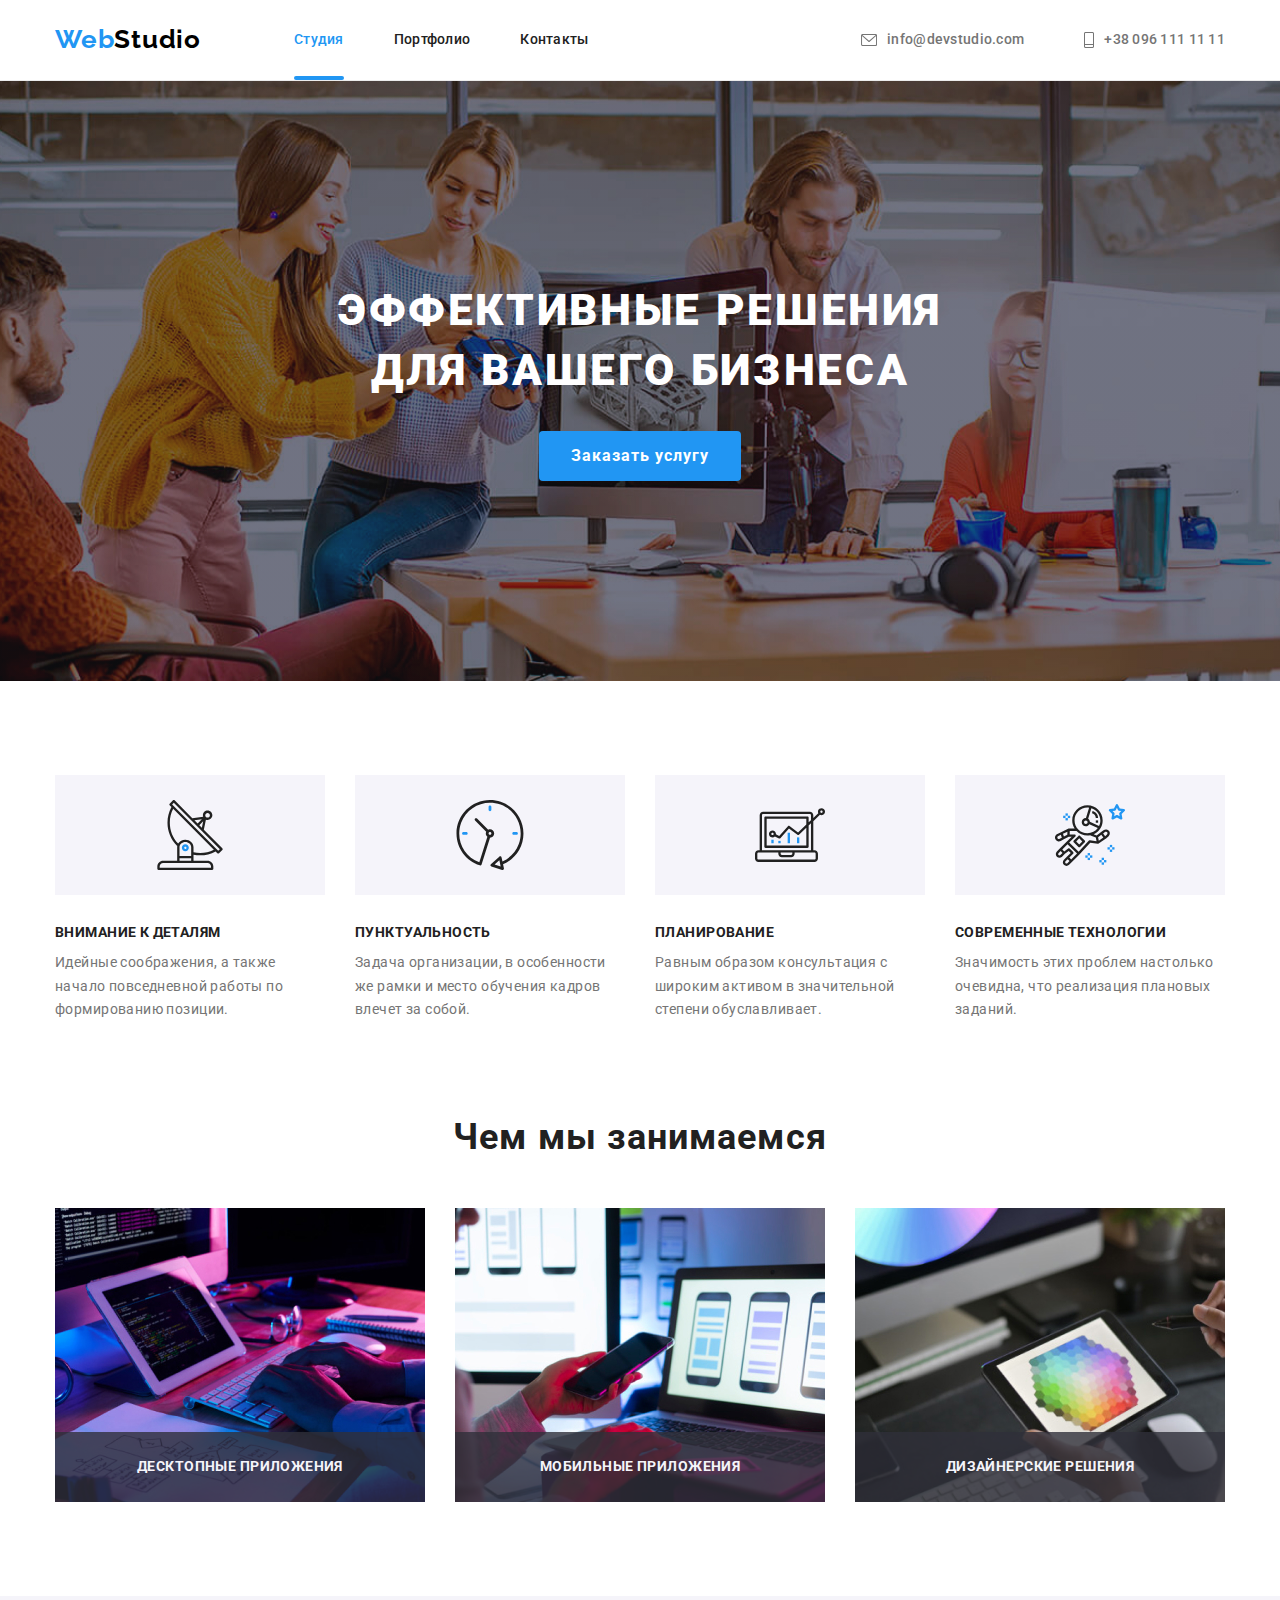
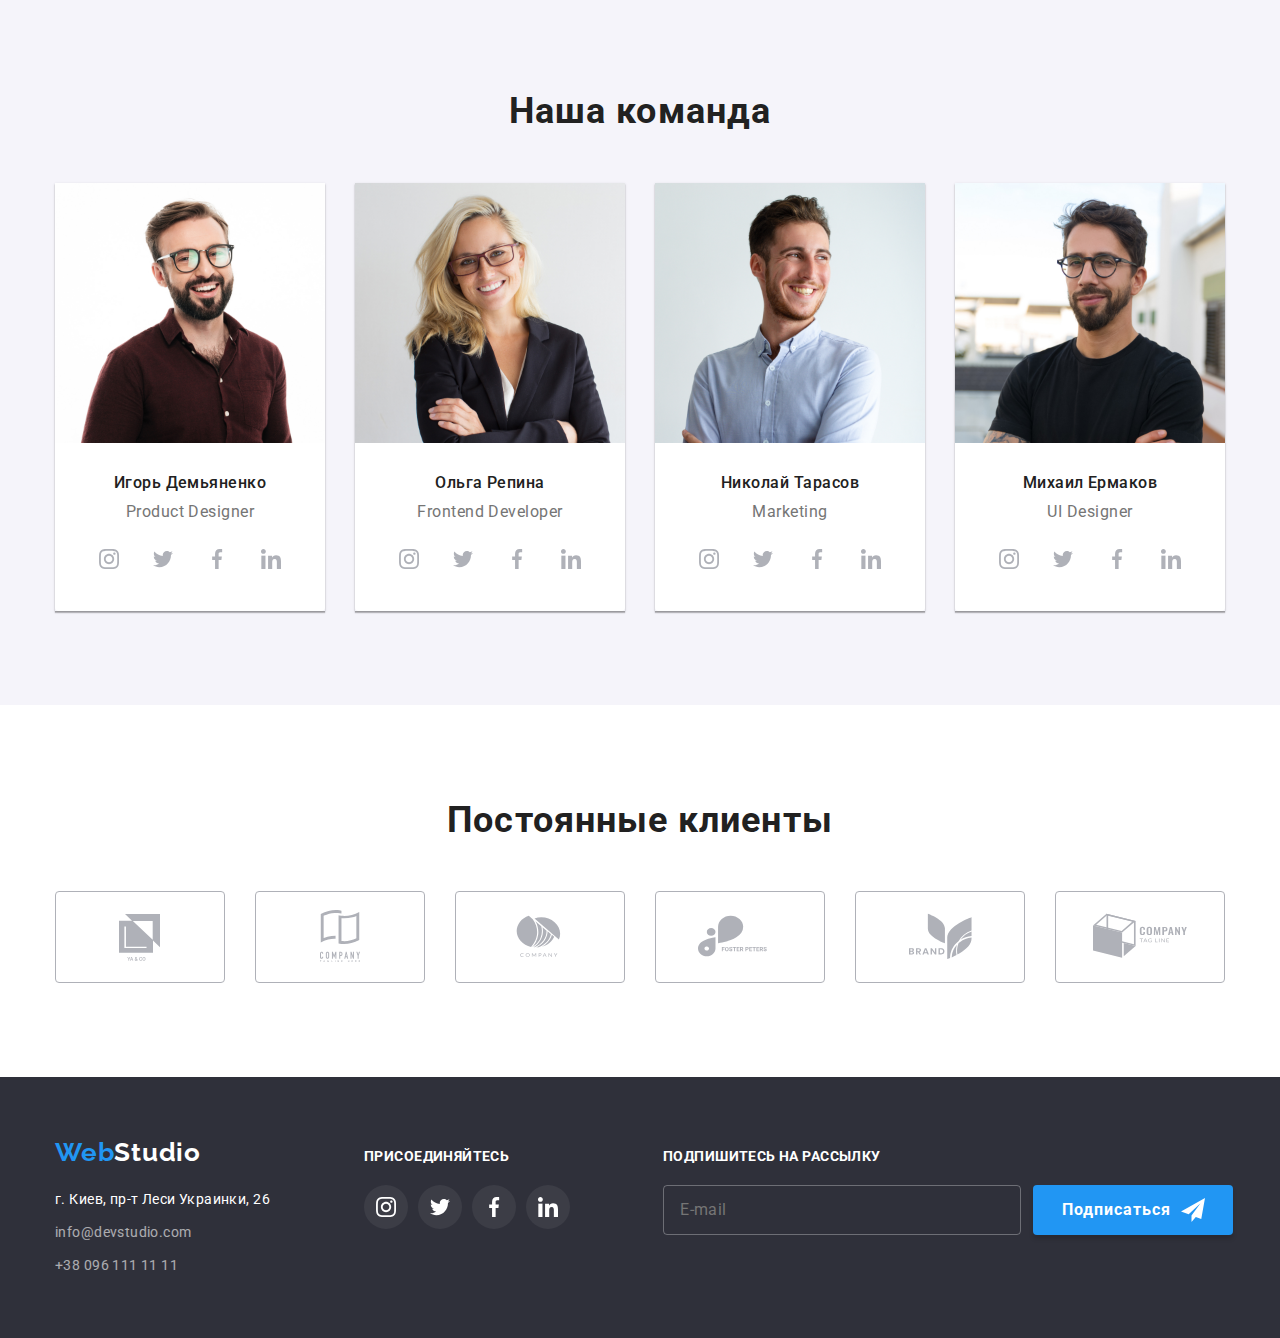
==== index.html @ 4da1838c "Добавляет репозиторий для ДЗ №7" ====
<!DOCTYPE html>
<html lang="ru">
  <head>
    <meta charset="UTF-8" />
    <meta http-equiv="X-UA-Compatible" content="IE=edge" />
    <meta name="viewport" content="width=device-width, initial-scale=1.0" />
    <title>Студия</title>
    <link rel="preconnect" href="https://fonts.googleapis.com" />
    <link rel="preconnect" href="https://fonts.gstatic.com" crossorigin />
    <link
      href="https://fonts.googleapis.com/css2?family=Raleway:wght@700&family=Roboto:wght@400;500;700;900&display=swap"
      rel="stylesheet"
    />
    <link
      rel="stylesheet"
      href="https://cdnjs.cloudflare.com/ajax/libs/modern-normalize/1.1.0/modern-normalize.min.css"
    />
    <link rel="stylesheet" href="./css/styles.css" />
  </head>
  <body>
    <!--Шапка-->
    <header class="head-border">
      <div class="container">
        <div class="header">
          <!--Навигация на странице-->
          <nav class="navigation">
            <a class="logo" href="./index.html"><span>Web</span>Studio</a>

            <ul class="nav-list">
              <li><a class="nav-item active" href="./index.html">Студия</a></li>
              <li><a class="nav-item" href="./portfolio.html">Портфолио</a></li>
              <li><a class="nav-item" href="">Контакты</a></li>
            </ul>
          </nav>

          <!--Контакты-->
          <ul class="contacts">
            <li>
              <a class="link" href="mailto:info@devstudio.com"
                ><svg class="icon-contact" width="16" height="12">
                  <use href="./images/icons.svg#icon-envelope"></use></svg>info@devstudio.com</a>
            </li>
            <li>
              <a class="link" href="tel:380961111111"
                ><svg class="icon-contact" width="10" height="16">
                  <use href="./images/icons.svg#icon-Vector"></use></svg>+38 096 111 11 11</a>
            </li>
          </ul>
        </div>
      </div>
    </header>

    <main>
      <!--Герой-->

      <section class="hero">
        <div class="container">
          <h1 class="hero-title">Эффективные решения для вашего бизнеса</h1>
          <button data-modal-open class="hero-button" type="button">Заказать услугу</button>
          <div data-modal class="backdrop is-hidden">
            <div class="modal">
              <button data-modal-close class="close-button" type="button">
                <svg width="30" height="30">
                  <use href="./images/close.svg#icon-close"></use>
                </svg>
              </button>

              <form class="form">
                <p class="form-title">Оставьте свои данные, мы вам перезвоним</p>
                <div role="group">
                  <div class="form-group">
                    <label class="form-lable" for="name">Имя
                    </label>
                    <div class="form-input-wrapper">
                      <input class="form-input" type="text" name="user-name" id="name"/>
                      <svg class="form-input-icon" width="18" height="18">
                        <use href="./images/icons.svg#icon-modal_person">
                        </use>
                      </svg>
                    </div>
                    
                  </div>

                  <div class="form-group">
                    <label class="form-lable" for="tel">Телефон
                    </label>
                    <div class="form-input-wrapper">
                      <input class="form-input" type="tel" name="tel" id="tel"/>
                      <svg class="form-input-icon" width="18" height="18">
                        <use href="./images/icons.svg#icon-modal_phone">
                        </use>
                      </svg>
                    </div>
                      
                  </div>
                  
                  <div class="form-group">
                    <label class="form-lable" for="email">Почта
                    </label>
                    <div class="form-input-wrapper">
                      <input class="form-input" type="email" name="mail" id="email"/>
                      <svg class="form-input-icon" width="18" height="18">
                        <use href="./images/icons.svg#icon-modal_email">
                        </use>
                      </svg>
                    </div>
                  </div>

                  <div class="form-group">
                    <label class="form-lable" for="feedback">Комментарий</label>
                    <textarea class="form-input textarea" name="feedback" id="feedback" rows="5" placeholder="Введите текст"></textarea>
                  </div>
                  
                  <div class="form-agreement">
                    
                    <label class="form-agreement-text" for="mailing">
                      <input class="form-agreement-input" type="checkbox" name="agreement" value="agree" id="mailing"/>
                      
                      <svg class="form-input-icon-check" width="16" height="15">
                          <use href="./images/icons.svg#icon-modal_check">
                          </use>
                      </svg>
                      <svg class="form-input-icon-check-none" width="16" height="15">
                          <use href="./images/icons.svg#icon-modal_check_none">
                          </use>
                      </svg>
                      
                      Соглашаюсь с рассылкой и принимаю <a class="agreement-link" href="">Условия договора</a>
                    </label>
                  </div>

                </div>
                <button class="form-button" type="submit">Отправить</button>
              </form>

            </div>
          </div>
        </div>
      </section>

      <!--Преимущества-->
      <section class="advantage">
        <div class="container">
          <!--Заголовок, который должен быть в контексте, но будет скрыт в CSS-->
          <h2 class="advantage-title visually-hidden">Преимущества компании</h2>
          <!--Заголовок, который должен быть в контексте, но будет скрыт в CSS-->

          <ul class="advantage-list">
            <li>
              <div class="advantage-description">
                <div class="advantage-icon-wrapper">
                  <svg class="advantage-icon" width="70" height="70">
                    <use href="./images/icons.svg#icon-antenna"></use>
                  </svg>
                </div>
                <h3 class="advantage-points">Внимание к деталям</h3>
                <p class="advantage-items">
                  Идейные соображения, а также начало повседневной работы по
                  формированию позиции.
                </p>
              </div>
            </li>
            <li>
              <div class="advantage-description">
                <div class="advantage-icon-wrapper">
                  <svg class="advantage-icon" width="70" height="70">
                    <use href="./images/icons.svg#icon-clock"></use>
                  </svg>
                </div>
                <h3 class="advantage-points">Пунктуальность</h3>
                <p class="advantage-items">
                  Задача организации, в особенности же рамки и место обучения
                  кадров влечет за собой.
                </p>
              </div>
            </li>
            <li>
              <div class="advantage-description">
                <div class="advantage-icon-wrapper">
                  <svg class="advantage-icon" width="70" height="70">
                    <use href="./images/icons.svg#icon-diagram"></use>
                  </svg>
                </div>
                <h3 class="advantage-points">Планирование</h3>
                <p class="advantage-items">
                  Равным образом консультация с широким активом в значительной
                  степени обуславливает.
                </p>
              </div>
            </li>
            <li>
              <div class="advantage-description">
                <div class="advantage-icon-wrapper">
                  <svg class="advantage-icon" width="70" height="70">
                    <use href="./images/icons.svg#icon-astronaut"></use>
                  </svg>
                </div>
                <h3 class="advantage-points">Современные технологии</h3>
                <p class="advantage-items">
                  Значимость этих проблем настолько очевидна, что реализация
                  плановых заданий.
                </p>
              </div>
            </li>
          </ul>
        </div>
      </section>

      <!--Чем занимаемся-->

      <section class="business">
        <div class="container">
          <h2 class="business-title">Чем мы занимаемся</h2>
          <ul class="busines-list">
            <li class="busines-item">
              <img
                src="./images/box1.jpg"
                alt="На столе стоит планшет, а также лежит альбомный лист со схемой и клавиатура, на которой человек набирает текст"
                width="370"
              />
              <h3 class="image-title">Десктопные приложения</h3>
            </li>
            <li class="busines-item">
              <img
                src="./images/box2.jpg"
                alt="На столе стоит ноутбук на котором макеты дизайна для мобильного приложения. Перед ноутбуком сидит человек и держит мобильный телефон в рук"
                width="370"
              />
              <h3 class="image-title">Мобильные приложения</h3>
            </li>
            <li class="busines-item">
              <img
                src="./images/box3.jpg"
                alt="На фоне рабочего стола, в руке держат планшет с цветовой схемой"
                width="370"
              />
              <h3 class="image-title">Дизайнерские решения</h3>
            </li>
          </ul>
        </div>
      </section>

      <!--Команда-->
      <section class="team">
        <div class="container">
          <h2 class="team-title">Наша команда</h2>
          <ul class="team-list">
            <li class="team-card">
              <img
                src="./images/slider1.jpg"
                alt="Фото сотрудника"
                width="270"
                height="260"
              />
              <div class="team-description">
                <h3 class="team-member">Игорь Демьяненко</h3>
                <p class="team-duty">Product Designer</p>
                <ul class="soc-list">
                  <li class="soc-item">
                    <a class="soc-link" href=""
                      ><svg class="icon" width="20" height="20">
                        <use href="./images/icons.svg#icon-instagram2"></use>
                      </svg>
                    </a>
                  </li>
                  <li class="soc-item">
                    <a class="soc-link" href=""
                      ><svg class="icon" width="20" height="20">
                        <use href="./images/icons.svg#icon-twitter2"></use>
                      </svg>
                    </a>
                  </li>
                  <li class="soc-item">
                    <a class="soc-link" href=""
                      ><svg class="icon" width="20" height="20">
                        <use href="./images/icons.svg#icon-facebook2"></use>
                      </svg>
                    </a>
                  </li>
                  <li class="soc-item">
                    <a class="soc-link" href=""
                      ><svg class="icon" width="20" height="20">
                        <use href="./images/icons.svg#icon-linkedin2"></use>
                      </svg>
                    </a>
                  </li>
                </ul>
              </div>
            </li>
            <li class="team-card">
              <img
                src="./images/slider2.jpg"
                alt="Фото сотрудника"
                width="270"
                height="260"
              />
              <div class="team-description">
                <h3 class="team-member">Ольга Репина</h3>
                <p class="team-duty">Frontend Developer</p>
                <ul class="soc-list">
                  <li class="soc-item">
                    <a class="soc-link" href=""
                      ><svg class="icon" width="20" height="20">
                        <use href="./images/icons.svg#icon-instagram2"></use>
                      </svg>
                    </a>
                  </li>
                  <li class="soc-item">
                    <a class="soc-link" href=""
                      ><svg class="icon" width="20" height="20">
                        <use href="./images/icons.svg#icon-twitter2"></use>
                      </svg>
                    </a>
                  </li>
                  <li class="soc-item">
                    <a class="soc-link" href=""
                      ><svg class="icon" width="20" height="20">
                        <use href="./images/icons.svg#icon-facebook2"></use>
                      </svg>
                    </a>
                  </li>
                  <li class="soc-item">
                    <a class="soc-link" href=""
                      ><svg class="icon" width="20" height="20">
                        <use href="./images/icons.svg#icon-linkedin2"></use>
                      </svg>
                    </a>
                  </li>
                </ul>
              </div>
            </li>
            <li class="team-card">
              <img
                src="./images/slider3.jpg"
                alt="Фото сотрудника"
                width="270"
                height="260"
              />
              <div class="team-description">
                <h3 class="team-member">Николай Тарасов</h3>
                <p class="team-duty">Marketing</p>
                <ul class="soc-list">
                  <li class="soc-item">
                    <a class="soc-link" href=""
                      ><svg class="icon" width="20" height="20">
                        <use href="./images/icons.svg#icon-instagram2"></use>
                      </svg>
                    </a>
                  </li>
                  <li class="soc-item">
                    <a class="soc-link" href=""
                      ><svg class="icon" width="20" height="20">
                        <use href="./images/icons.svg#icon-twitter2"></use>
                      </svg>
                    </a>
                  </li>
                  <li class="soc-item">
                    <a class="soc-link" href=""
                      ><svg class="icon" width="20" height="20">
                        <use href="./images/icons.svg#icon-facebook2"></use>
                      </svg>
                    </a>
                  </li>
                  <li class="soc-item">
                    <a class="soc-link" href=""
                      ><svg class="icon" width="20" height="20">
                        <use href="./images/icons.svg#icon-linkedin2"></use>
                      </svg>
                    </a>
                  </li>
                </ul>
              </div>
            </li>
            <li class="team-card">
              <img
                src="./images/slider4.jpg"
                alt="Фото сотрудника"
                width="270"
                height="260"
              />
              <div class="team-description">
                <h3 class="team-member">Михаил Ермаков</h3>
                <p class="team-duty">UI Designer</p>
                <ul class="soc-list">
                  <li class="soc-item">
                    <a class="soc-link" href=""
                      ><svg class="icon" width="20" height="20">
                        <use href="./images/icons.svg#icon-instagram2"></use>
                      </svg>
                    </a>
                  </li>
                  <li class="soc-item">
                    <a class="soc-link" href=""
                      ><svg class="icon" width="20" height="20">
                        <use href="./images/icons.svg#icon-twitter2"></use>
                      </svg>
                    </a>
                  </li>
                  <li class="soc-item">
                    <a class="soc-link" href=""
                      ><svg class="icon" width="20" height="20">
                        <use href="./images/icons.svg#icon-facebook2"></use>
                      </svg>
                    </a>
                  </li>
                  <li class="soc-item">
                    <a class="soc-link" href=""
                      ><svg class="icon" width="20" height="20">
                        <use href="./images/icons.svg#icon-linkedin2"></use>
                      </svg>
                    </a>
                  </li>
                </ul>
              </div>
            </li>
          </ul>
        </div>
      </section>

      <!-- Клиенты -->

      <section class="clients">
        <div class="container">
          <h2 class="client-title">Постоянные клиенты</h2>
          <ul class="client-list">
            <li class="client-item">
              <a class="client-link" href=""
                ><svg class="client-icon" width="106" height="60">
                  <use href="./images/icons.svg#icon-group"></use>
                </svg>
              </a>
            </li>
            <li>
              <a class="client-link" href=""
                ><svg class="client-icon" width="106" height="60">
                  <use href="./images/icons.svg#icon-group2"></use>
                </svg>
              </a>
            </li>
            <li>
              <a class="client-link" href=""
                ><svg class="client-icon" width="106" height="60">
                  <use href="./images/icons.svg#icon-group3"></use>
                </svg>
              </a>
            </li>
            <li>
              <a class="client-link" href=""
                ><svg class="client-icon" width="106" height="60">
                  <use href="./images/icons.svg#icon-group4"></use>
                </svg>
              </a>
            </li>
            <li>
              <a class="client-link" href=""
                ><svg class="client-icon" width="106" height="60">
                  <use href="./images/icons.svg#icon-group5"></use>
                </svg>
              </a>
            </li>
            <li>
              <a class="client-link" href=""
                ><svg class="client-icon" width="106" height="60">
                  <use href="./images/icons.svg#icon-group6"></use>
                </svg>
              </a>
            </li>
          </ul>
        </div>
      </section>
    </main>

    <!--Подвал-->

    <footer class="footer">
      <div class="container footer-box">
        <div class="address">
          <a class="logo footer-logo" href="./index.html"
            ><span>Web</span>Studio</a
          >
          <address>
            <ul class="footer-list">
              <li>
                <a
                  class="footer-address"
                  href="https://goo.gl/maps/LVqfHqfzvZJYVTbu8"
                  target="_blank"
                  >г. Киев, пр-т Леси Украинки, 26</a
                >
              </li>
              <li>
                <a class="footer-contact mail" href="mailto:info@devstudio.com"
                  >info@devstudio.com</a
                >
              </li>
              <li>
                <a class="footer-contact tel" href="tel:380961111111"
                  >+38 096 111 11 11</a
                >
              </li>
            </ul>
          </address>
        </div>

        <div class="join">
          <h3 class="join-text">присоединяйтесь</h3>

          <ul class="soc-list soc-list-footer">
            <li class="soc-item soc-item-footer">
              <a class="soc-link soc-link-footer" href=""
                ><svg class="icon" width="20" height="20">
                  <use href="./images/icons.svg#icon-instagram2"></use>
                </svg>
              </a>
            </li>
            <li class="soc-item soc-item-footer">
              <a class="soc-link soc-link-footer" href=""
                ><svg class="icon" width="20" height="20">
                  <use href="./images/icons.svg#icon-twitter2"></use>
                </svg>
              </a>
            </li>
            <li class="soc-item soc-item-footer">
              <a class="soc-link soc-link-footer" href=""
                ><svg class="icon" width="20" height="20">
                  <use href="./images/icons.svg#icon-facebook2"></use>
                </svg>
              </a>
            </li>
            <li class="soc-item soc-item-footer">
              <a class="soc-link soc-link-footer" href="">
                <svg class="icon" width="20" height="20">
                  <use href="./images/icons.svg#icon-linkedin2"></use>
                </svg>
              </a>
            </li>
          </ul>
        </div>

        <div>
          <h3 class="subscribe-text">Подпишитесь на рассылку</h3>
          <form class="subscribe-form" name="signup_form" autocomplete="off" novalidate>

              <input class="subscribe-input" type="email" name="email" placeholder="E-mail"/>

            <button class="subscribe-button" type="submit">Подписаться
              <svg class="subscribe-icon" width="24" height="24">
                  <use href="./images/icons.svg#icon-icon_send"></use>
                </svg>
            </button>
          </form>
        </div>
      </div>
    </footer>
    <script src="./js/modal.js"></script>
  </body>
</html>
---- css/styles.css ----
:root {
  --text-color-main: #212121;
  --text-color-second: #757575;
  --text-color-white: #ffffff;
  --text-color-black: #000000;

  --color-blue: #2196f3;

  --bg-color-grey: #f5f4fa;
  --bg-color-white: #ffffff;
  --bg-color-dark: #2f303a;

  --icon-color: #afb1b8;

  --animation: 750ms linear
}

*,
*::before,
*::after {
  box-sizing: border-box;
}

body {
  color: var(--text-color-main);
  background-color: var(--bg-color-white);
  font-family: Roboto, sans-serif;
}

ul {
  list-style: none;
  margin: 0;
  padding: 0;
}

a {
  text-decoration: none;
}

h1,
h2,
h3,
h4,
h5,
h6,
p {
  margin: 0;
}

img {
  display: block;
}
.head-border {
  border-bottom: 1px solid #ececec;
}
.container {
  width: 1200px;
  padding: 0 15px;
  margin: 0 auto;
  /* outline: 1px solid tomato; */
}
.header {
  display: flex;
  align-items: center;
  justify-content: space-between;
}

.navigation {
  display: flex;
}

.logo {
  font-family: Raleway, sans-serif;
  font-size: 26px;
  font-weight: 700;
  letter-spacing: 0.03em;
  color: var(--text-color-black);
  line-height: 1.19;
  padding: 24px 0 25px;
  margin-right: 93px;
}

.logo span {
  color: var(--color-blue);
}

.nav-list {
  display: flex;
  justify-content: center;
  align-items: center;
}

.nav-item {
  font-size: 14px;
  font-weight: 500;
  color: var(--text-color-main);
  letter-spacing: 0.02em;
  line-height: 1.14;
  transition: color 250ms cubic-bezier(0.4, 0, 0.2, 1);

  padding: 32px 0;
  margin-right: 50px;
  display: block;
}

.nav-list li:last-child .nav-item {
  margin-right: 0;
}

.nav-item:hover,
.nav-item:focus,
.nav-item.active {
  color: var(--color-blue);
  outline: none;
}

.nav-item.active{
  position: relative;
} 

.nav-item.active::after{
  content: "";
  position: absolute;
  display: block;

  left: 0;
  bottom: 0;
  
  width: 100%;
  height: 4px;
  border-radius: 2px;
  background-color: var(--color-blue);
} 

.contacts {
  display: flex;
  align-items: center;
}
/* .contacts li + li {
  margin-left: 50px; 
 } */

.contacts li:first-child {
  margin-right: 50px;
}

.link {
  font-size: 14px;
  font-weight: 500;
  color: var(--text-color-second);
  letter-spacing: 0.02em;
  line-height: 1.14;
  display: flex;
  align-items: center;
  transition: color 250ms cubic-bezier(0.4, 0, 0.2, 1);
}

.link:hover,
.link:focus {
  color: var(--color-blue);
  outline: none;
}
.icon-contact {
  margin: 10px;
  fill: #757575;
  transition: fill 250ms cubic-bezier(0.4, 0, 0.2, 1);
}

.link:hover .icon-contact,
.link:focus .icon-contact{
  fill: var(--color-blue);
}

/* Герой */

.hero {
  background: var(--bg-color-dark);
  text-align: center;
  padding: 200px 0;
  background-image: linear-gradient(to right, #2f303a40, #2f303a40),
    url("./../images/bg_hero.jpg");
  max-width: 1600px;
  margin-left: auto;
  margin-right: auto;
  background-position: center;
  background-repeat: no-repeat;
  background-size: cover;
}

.hero-title {
  font-size: 44px;
  font-weight: 900;
  text-transform: uppercase;
  width: 696px;
  margin: 0 auto;

  color: var(--text-color-white);
  letter-spacing: 0.06em;
  line-height: 1.36;

  /* padding-top: 200px; */
  margin-bottom: 30px;
}

.hero-button {
  display: inline-block;
  border-radius: 4px;
  padding: 10px 32px;
  min-width: 200px;

  font-size: 16px;
  font-family: inherit;
  font-weight: 700;
  text-align: center;
  cursor: pointer;
  color: var(--text-color-white);
  background: var(--color-blue);
  border: none;
  height: 50px;
  letter-spacing: 0.06em;
  line-height: 1.88;
  transition: background-color 250ms cubic-bezier(0.4, 0, 0.2, 1);
}

.hero-button:hover,
.hero-button:focus {
  background-color: #188CE8;
}

/* МОДАЛЬНОЕ ОКНО */

.backdrop {
  position: fixed;
  z-index: 1;
  top: 0;
  left: 0;
  width: 100%;
  height: 100%;
  background-color: rgba(0, 0, 0, 0.1);
  opacity: 1;
  visibility: visible;
  transition: opacity 750ms cubic-bezier(0.4, 0, 0.2, 1), visibility 750ms cubic-bezier(0.4, 0, 0.2, 1);
}

.backdrop.is-hidden {
  opacity: 0;
  pointer-events: none;
  visibility: hidden;
}

.modal {
  position: absolute;
  top: 50%;
  left: 50%;
  transform: translate(-50%, -50%);

  min-height: 581px;
  min-width: 528px;
  
  padding: 40px;
  background-color: var(--bg-color-white);
  border-radius: 4px;
  box-shadow: 0px 1px 3px rgba(0, 0, 0, 0.12), 0px 1px 1px rgba(0, 0, 0, 0.14), 0px 2px 1px rgba(0, 0, 0, 0.2);
}

.close-button {
  width: 30px;
  height: 30px;
  border: none;
  background-color: transparent;
  padding: 0;
  position: absolute;
  right: 14px;
  top: 14px;
  cursor: pointer;
}

.close-button svg {
  fill: rgba(0, 0, 0, 0.1);
}
/* 
.close-button svg:hover,
.close-button svg:focus {
  fill: var(--color-blue);
} */

.form {
/* outline: 1px solid tomato; */
width: 448px;
margin-left: auto;
margin-right: auto;
}

.form-title {
width: 100%;
font-weight: 700;
font-size: 20px;
line-height: 1.15;
text-align: center;
letter-spacing: 0.03em;

color: var(--text-color-main);
margin-bottom: 12px;
}

.form-group {
  /* outline: 1px solid turquoise; */
  margin-bottom: 10px;
  display: flex;
  flex-direction: column;
}
.form .form-group:nth-child(4){
  margin-bottom: 20px;
}

.form-lable {
  font-size: 12px;
  line-height: 1.17;
  letter-spacing: 0.01em;
  color: var(--text-color-second);
  margin-bottom: 4px;
  text-align: start;
}

.form-input-wrapper {
 position: relative;
}

.form-input {
  width: 100%;
  height: 40px;
  padding-top: 11px;
  padding-bottom: 11px;
  padding-left: 42px;
  font-size: 12px;
  line-height: 1.17;
  letter-spacing: 0.01em;
  border: 1px solid rgba(33, 33, 33, 0.2);
  border-radius: 4px;
  cursor: pointer;
  transition: border 250ms cubic-bezier(0.4, 0, 0.2, 1);
}

.form-input:hover,
.form-input:focus {
  outline: none;
  border: 1px solid var(--color-blue);
}

.form-input-icon {
  position: absolute;
  left: 12px;
  bottom: 10px;
  transition: fill 250ms cubic-bezier(0.4, 0, 0.2, 1);
}

.form-input:hover + .form-input-icon,
.form-input:focus + .form-input-icon {
  fill: var(--color-blue);
}

.form-input.textarea {
  padding: 12px 16px;
  resize: none;
  height: 120px;
}

.form-input.textarea::placeholder {
  font-family: Roboto, sans-serif;
  color: rgba(117, 117, 117, 0.5);
  font-size: 12px;
  line-height: 1.17;
  letter-spacing: 0.01em;
}

.form-agreement{
  position: relative;
  display: flex;
  align-items: center;
  padding-left: 35px;
  margin-bottom: 30px;
  /* outline: 1px solid tomato; */
}
.form-input-icon-check-none {
  position: absolute;
  top: 4px;
  left: 9px;
}

.form-input-icon-check{
  position: absolute;
  top: 4px;
  left: 9px;
  visibility: hidden;
}

.form-agreement-input{
  margin-right: 8px;
  position: absolute;
  width: 1px;
  height: 1px;
  margin: -1px;
  border: 0;
  padding: 0;
  white-space: nowrap;
  clip-path: inset(100%);
  clip: rect(0 0 0 0);
  overflow: hidden;
}

.form-agreement-input:checked + .form-input-icon-check {
  fill: var(--color-blue);
  visibility: visible;
}
.form-agreement-input:checked + .form-input-icon-check + .form-input-icon-check-none{
  fill: var(--color-blue);
  visibility: hidden;
}

.form-agreement-text {
  font-size: 14px;
  line-height: 1.71;
  letter-spacing: 0.03em;
  color: var(--text-color-second);
}

.agreement-link {
  color: var(--color-blue);
  text-decoration: underline;
}

.form-button {
  display: inline-block;
  border-radius: 4px;
  padding: 10px 55px 10px 56px;
  min-width: 200px;
  height: 50px;

  font-size: 16px;
  font-family: inherit;
  font-weight: 700;
  text-align: center;
  cursor: pointer;
  color: var(--text-color-white);
  background: var(--color-blue);
  border: none;
  letter-spacing: 0.06em;
  line-height: 1.88;
  box-shadow: 0px 4px 4px rgba(0, 0, 0, 0.15);
  transition: background-color 250ms cubic-bezier(0.4, 0, 0.2, 1);
}
.form-button:hover,
.form-button:focus {
  background-color: #188CE8;
}

/* Преимущества */

.advantage {
  padding-top: 94px;
  padding-bottom: 94px;
}

.visually-hidden {
  position: absolute;
  width: 1px;
  height: 1px;
  margin: -1px;
  border: 0;
  padding: 0;
  white-space: nowrap;
  clip-path: inset(100%);
  clip: rect(0 0 0 0);
  overflow: hidden;
}

.advantage-list {
  display: flex;
}

.advantage-list li {
  width: 270px;
  margin-right: 30px;
}

.advantage-list li:last-child {
  margin-right: 0;
}

.advantage-icon-wrapper {
  width: 100%;
  height: 120px;
  display: flex;
  justify-content: center;
  align-items: center;
  margin-bottom: 30px;
  background-color: var(--bg-color-grey);
}

.advantage-points {
  font-size: 14px;
  font-weight: 700;
  text-transform: uppercase;
  letter-spacing: 0.03em;
  line-height: 1.14;

  margin-bottom: 10px;
}

.advantage-items {
  color: var(--text-color-second);
  font-size: 14px;
  letter-spacing: 0.03em;
  line-height: 1.71;
}

/* Чем мы занимаемся */

.business {
  padding-bottom: 94px;
}

.business-title {
  font-size: 36px;
  font-weight: 700;
  text-align: center;
  letter-spacing: 0.03em;
  line-height: 1.17;

  margin-bottom: 50px;
}

.busines-list {
  display: flex;
}

.busines-item {
  position: relative;
  width: 370px;
  height: 294px;
  margin-right: 30px;
}

.busines-item:last-child {
  margin-right: 0;
}

.image-title {
  position: absolute;
  bottom: 0;
  
  font-weight: 700;
  font-size: 14px;
  line-height: 1.14;
  padding-top: 27px;
  text-align: center;

  letter-spacing: 0.03em;
  text-transform: uppercase;
  color: var(--bg-color-grey);
  background: rgba(47, 48, 58, 0.8);
  width: 100%;
  height: 70px;

}

/* Команда */

.team {
  background-color: var(--bg-color-grey);
  padding: 94px 0;
}

.team-title {
  font-size: 36px;
  font-weight: 700;
  text-align: center;
  letter-spacing: 0.03em;
  line-height: 1.17;
  margin-bottom: 50px;
}

.team-list {
  display: flex;
}

.team-list > li {
  margin-right: 30px;
}

.team-list > li:last-child {
  margin-right: 0;
}

.team-card {
  box-shadow: 0px 1px 3px rgba(0, 0, 0, 0.12), 0px 1px 1px rgba(0, 0, 0, 0.14),
    0px 2px 1px rgba(0, 0, 0, 0.2);
}

.team-description {
  background-color: var(--bg-color-white);
  padding: 30px 0;
  border-radius: 0px 0px 4px 4px;
  text-align: center;
}

.team-member {
  font-size: 16px;
  font-weight: 500;
  letter-spacing: 0.03em;
  line-height: 1.19;
  margin-bottom: 10px;
}

.team-duty {
  font-size: 16px;
  letter-spacing: 0.03em;
  line-height: 1.19;
  color: var(--text-color-second);
  margin-bottom: 16px;
}

.soc-list {
  display: flex;
  align-items: center;
  justify-content: center;
}

.soc-item {
  margin-right: 10px;
}

.soc-item:last-child {
  margin-right: 0;
}

.soc-link:focus,
.soc-link:hover {
  background-color: var(--color-blue);
}

.soc-link:focus .icon,
.soc-link:hover .icon {
  fill: var(--text-color-white);
}

.soc-link {
  width: 44px;
  height: 44px;
  display: flex;
  align-items: center;
  justify-content: center;
  border-radius: 50%;
  transition: background-color 250ms cubic-bezier(0.4, 0, 0.2, 1);
}

.icon {
  fill: var(--icon-color);
  transition: fill 250ms cubic-bezier(0.4, 0, 0.2, 1);
}

/* Клиенты */

.clients {
  padding: 94px 0;
}

.client-title {
  font-size: 36px;
  font-weight: 700;
  text-align: center;
  letter-spacing: 0.03em;
  line-height: 1.17;

  margin-bottom: 50px;
}

.client-list{
  display: flex;
  justify-content: space-between;
}

.client-link {
  display: flex;
  justify-content: center;
  align-items: center;
  width: 170px;
  height: 92px;
  border-radius: 4px;
  border: 1px solid var(--icon-color);
  transition: border-color 250ms cubic-bezier(0.4, 0, 0.2, 1);
}

.client-link:hover, 
.client-link:focus {
  border-color: var(--color-blue);
}
.client-link:hover .client-icon, 
.client-link:focus .client-icon{
  fill: var(--color-blue);
}

.client-icon {
  fill: var(--icon-color);
  transition: fill 250ms cubic-bezier(0.4, 0, 0.2, 1);
}

/* Футер */

.footer {
  background: var(--bg-color-dark);
  padding-top: 60px;
  padding-bottom: 60px;
}

.footer-logo {
  color: var(--text-color-white);
  display: inline-block;
  margin-bottom: 20px;
  padding: 0;
}

.footer-list li:not(:last-child) {
  margin-bottom: 9px;
}

.footer-address {
  color: var(--text-color-white);
  font-style: normal;
  font-size: 14px;
  letter-spacing: 0.03em;
  line-height: 1.71;
  display: inline-block;
  transition: color 250ms cubic-bezier(0.4, 0, 0.2, 1);
}

.footer-address:hover,
.footer-address:focus {
  color: var(--color-blue);
  outline: none;
}

.footer-contact {
  color: var(--text-color-white);
  font-style: normal;
  font-size: 14px;
  opacity: 0.6;
  letter-spacing: 0.03em;
  line-height: 1.71;
  transition: color 250ms cubic-bezier(0.4, 0, 0.2, 1);
}
.mail {
  display: inline-block;
}

.tel {
  display: inline-block;
}

.footer-contact:hover,
.footer-contact:focus {
  color: var(--color-blue);
  outline: none;
}

.join {
  margin-right: 93px;
}

.join-text {
  font-weight: 700;
  font-size: 14px;
  line-height: 1.14;
  letter-spacing: 0.03em;
  text-transform: uppercase;
  color: var(--text-color-white);

  margin-bottom: 20px;
  padding-top: 12px;
}

.soc-link-footer {
  background-color: #ffffff10;
}

.soc-link-footer .icon {
  fill: var(--text-color-white);
}

.footer-box {
  display: flex;
}

.address {
  margin-right: 70px;
}

.subscribe-text {
  font-weight: 700;
  font-size: 14px;
  line-height: 1.14;
  letter-spacing: 0.03em;
  text-transform: uppercase;
  color: var(--text-color-white);

  margin-bottom: 20px;
  padding-top: 12px;
}

.subscribe-form {
  display: flex;
}

.subscribe-input {
  display: inline-block;
  outline: none;
  width: 358px;
  height: 50px;
  border: 1px solid rgba(255, 255, 255, 0.3);
  border-radius: 4px;
  color: rgba(255, 255, 255, 0.6);
 
  letter-spacing: 0.03em;
  font-size: 16px;
  line-height: 1.25;
  background-color: transparent;
  padding-top: 15px;
  padding-bottom: 15px;
  padding-left: 16px;
  margin-right: 12px;
}

.subscribe-button {
  display: flex;
  align-items: center;
  justify-content: center;
  border-radius: 4px;
  padding: 10px 28px 10px 29px;
  min-width: 200px;
  height: 50px;
  font-size: 16px;
  font-family: inherit;
  font-weight: 700;
  text-align: center;
  cursor: pointer;
  color: var(--text-color-white);
  background: var(--color-blue);
  border: none;
  letter-spacing: 0.06em;
  line-height: 1.88;
  box-shadow: 0px 4px 4px rgba(0, 0, 0, 0.15);
  transition: background-color 250ms cubic-bezier(0.4, 0, 0.2, 1);
}

.subscribe-button:hover,
.subscribe-button:focus {
  background-color: #188CE8;
}
.subscribe-icon{
  margin-left: 10px;
}
    

/* Портфолио кнопки */

.portfolio-galery {
  padding-top: 94px;
  padding-bottom: 94px;
}

.buttons {
  display: flex;
  margin-bottom: 50px;
  justify-content: center;
}

.buttons li {
  margin-right: 8px;
}
.buttons li:last-child {
  margin-right: 0;
}

.portfolio-button {
  display: inline-block;
  border-radius: 4px;
  padding: 6px 22px;
  min-width: 73px;

  font-size: 16px;
  font-family: inherit;
  font-weight: 500;
  text-align: center;
  cursor: pointer;
  background: var(--bg-color-grey);
  border: none;
  letter-spacing: 0.03em;
  line-height: 1.62;
  transition: background-color 250ms cubic-bezier(0.4, 0, 0.2, 1),
  color 250ms cubic-bezier(0.4, 0, 0.2, 1), box-shadow 250ms cubic-bezier(0.4, 0, 0.2, 1);
}

.portfolio-button:hover,
.portfolio-button:focus {
  background: var(--color-blue);
  color: var(--bg-color-white);
  box-shadow: 0px 3px 1px rgba(0, 0, 0, 0.1), 0px 1px 2px rgba(0, 0, 0, 0.08), 0px 2px 2px rgba(0, 0, 0, 0.12);
  outline: none;
}

/* Портфолио карточки */

.card-flex {
  display: flex;
  flex-wrap: wrap;
}

.card-element {
  width: 370px;
  margin-right: 30px;
  margin-bottom: 30px;
  transition: box-shadow 250ms cubic-bezier(0.4, 0, 0.2, 1);
}

.card-element:hover,
.card-element:focus {
box-shadow: 0px 1px 1px rgba(0, 0, 0, 0.12), 0px 4px 4px rgba(0, 0, 0, 0.06), 1px 4px 6px rgba(0, 0, 0, 0.16);}

.card-element:nth-child(3n) {
  margin-right: 0;
}
.card-element:nth-last-child(-n + 3) {
  margin-bottom: 0;
}

.card-overlay {
position: relative;
overflow: hidden;
}

.card-overlay-text {
  position: absolute;
  top: 0;

  width: 100%;
  height: 100%;
  padding: 63px 24px;
  transition: transform 250ms cubic-bezier(0.4, 0, 0.2, 1);
  transform: translateY(100%);

  background-color: rgba(33, 150, 243, 0.9);
}


.card-element:hover .card-overlay-text,
.card-element:focus .card-overlay-text {
  transform: translateY(0);
}   

.card-overlay-description {
  font-size: 18px;
  line-height: 1.55;
  letter-spacing: 0.03em;
  color: #FFFFFF;
}

.portfolio-description {
  padding: 20px 24px;
  background-color: var(--bg-color-white);
  border: 1px solid #eeeeee;
  border-top: none;
}

.portfolio-title {
  font-size: 18px;
  font-weight: 700;
  letter-spacing: 0.06em;
  line-height: 2;
  margin-bottom: 4px;
}

.portfolio-subtitle {
  font-size: 16px;
  letter-spacing: 0.03em;
  line-height: 1.88;
  color: var(--text-color-second);
}
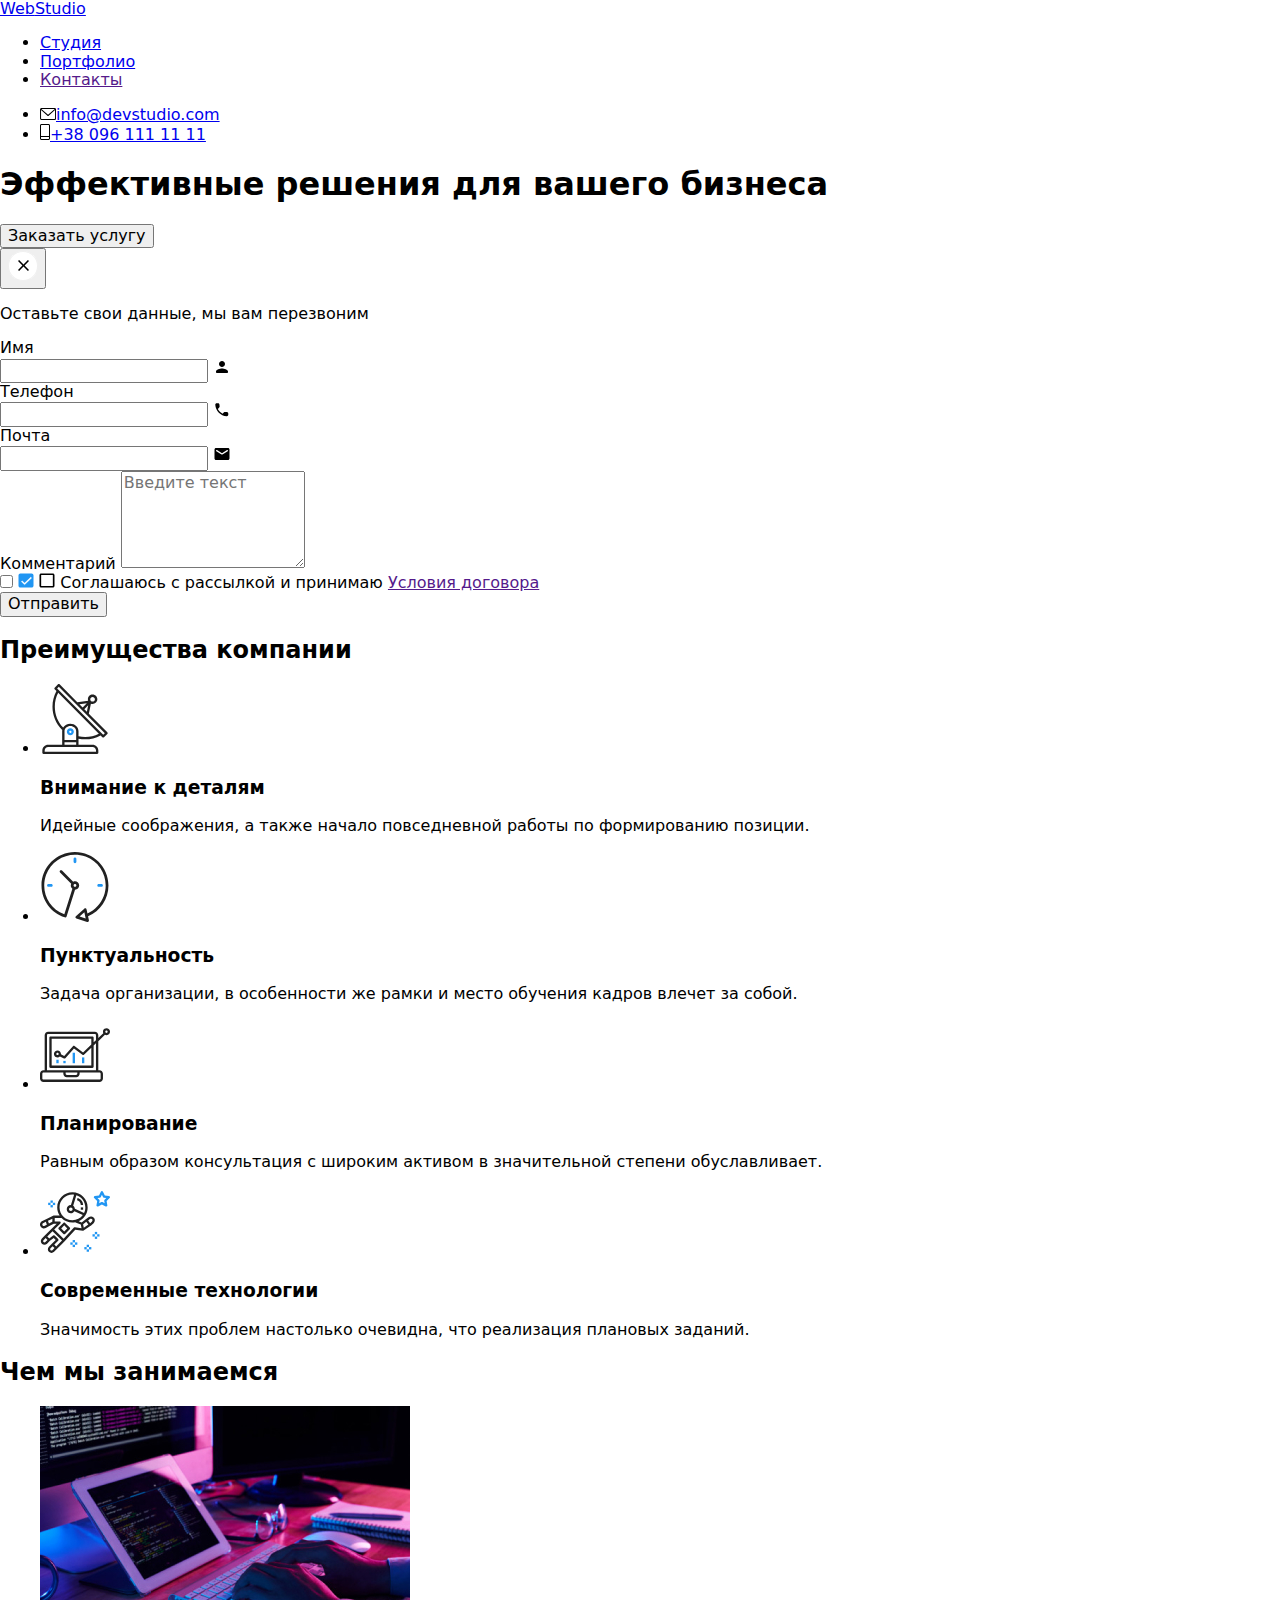
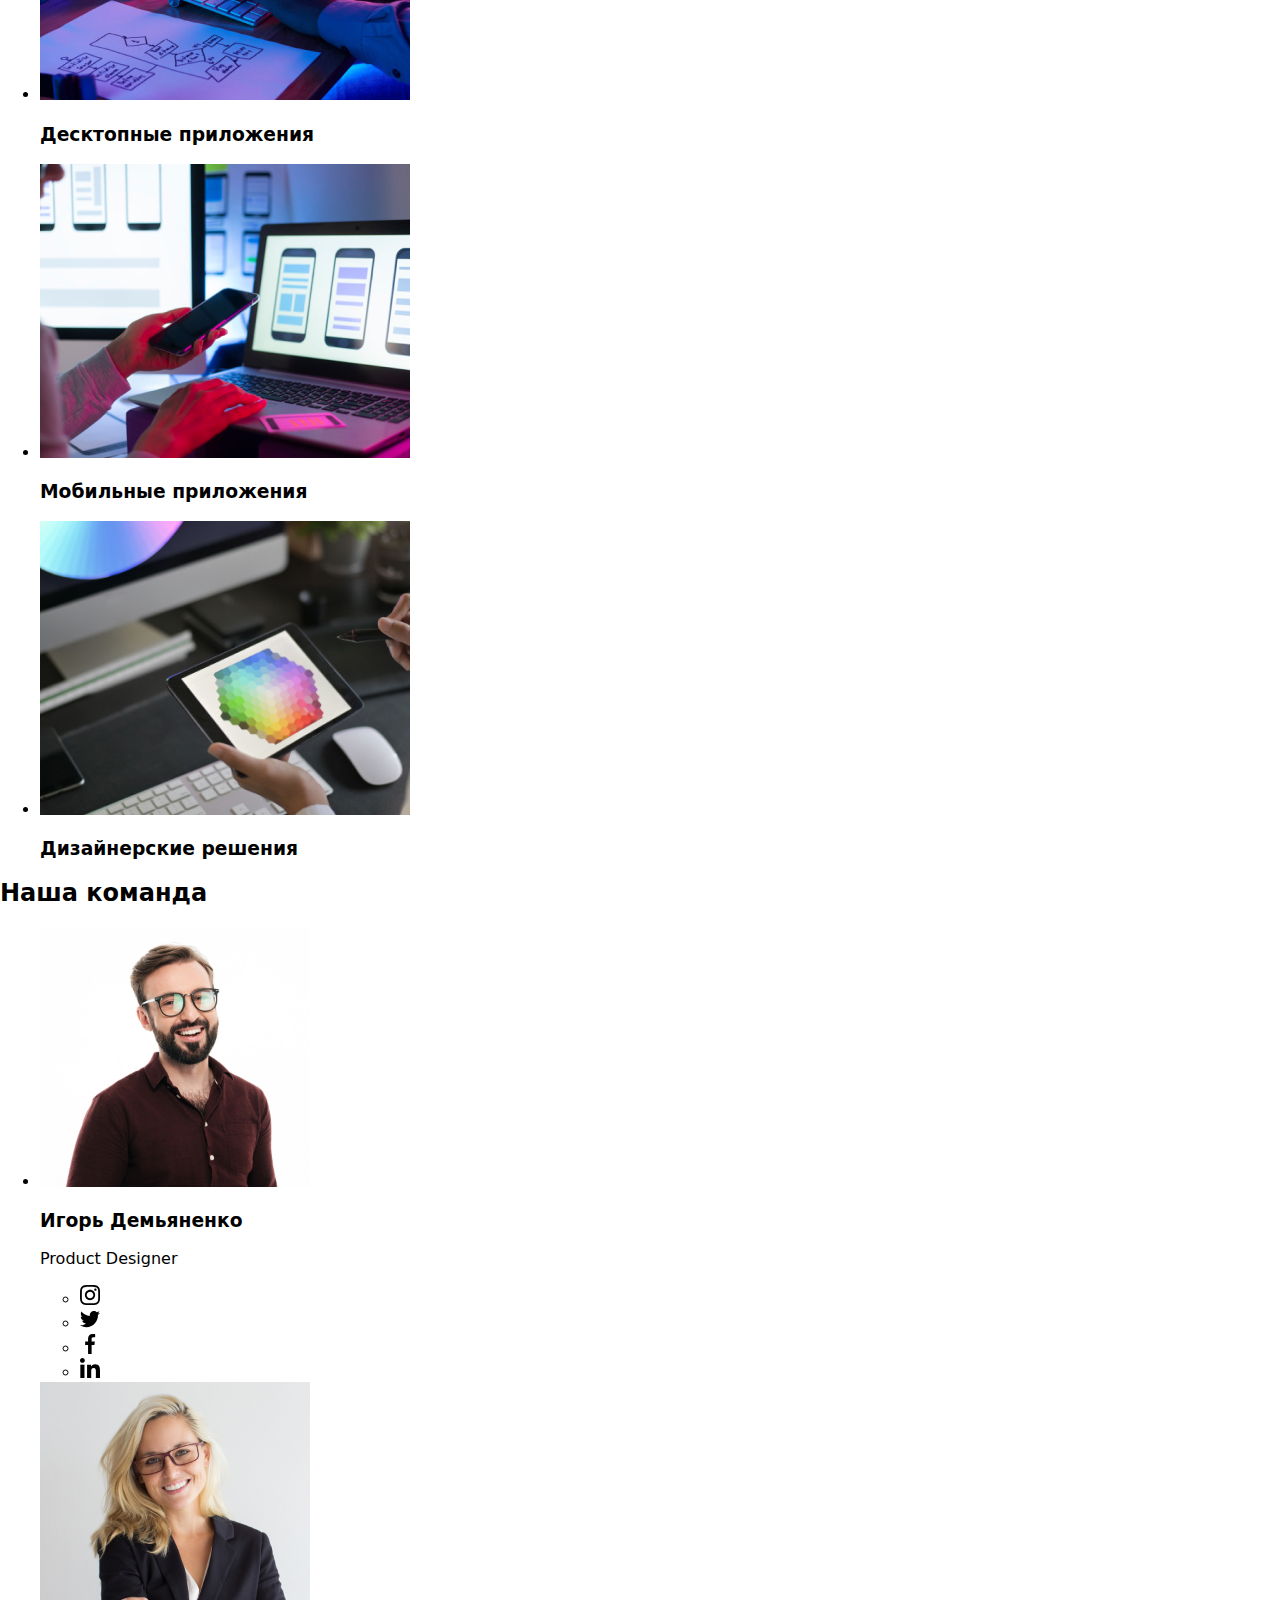
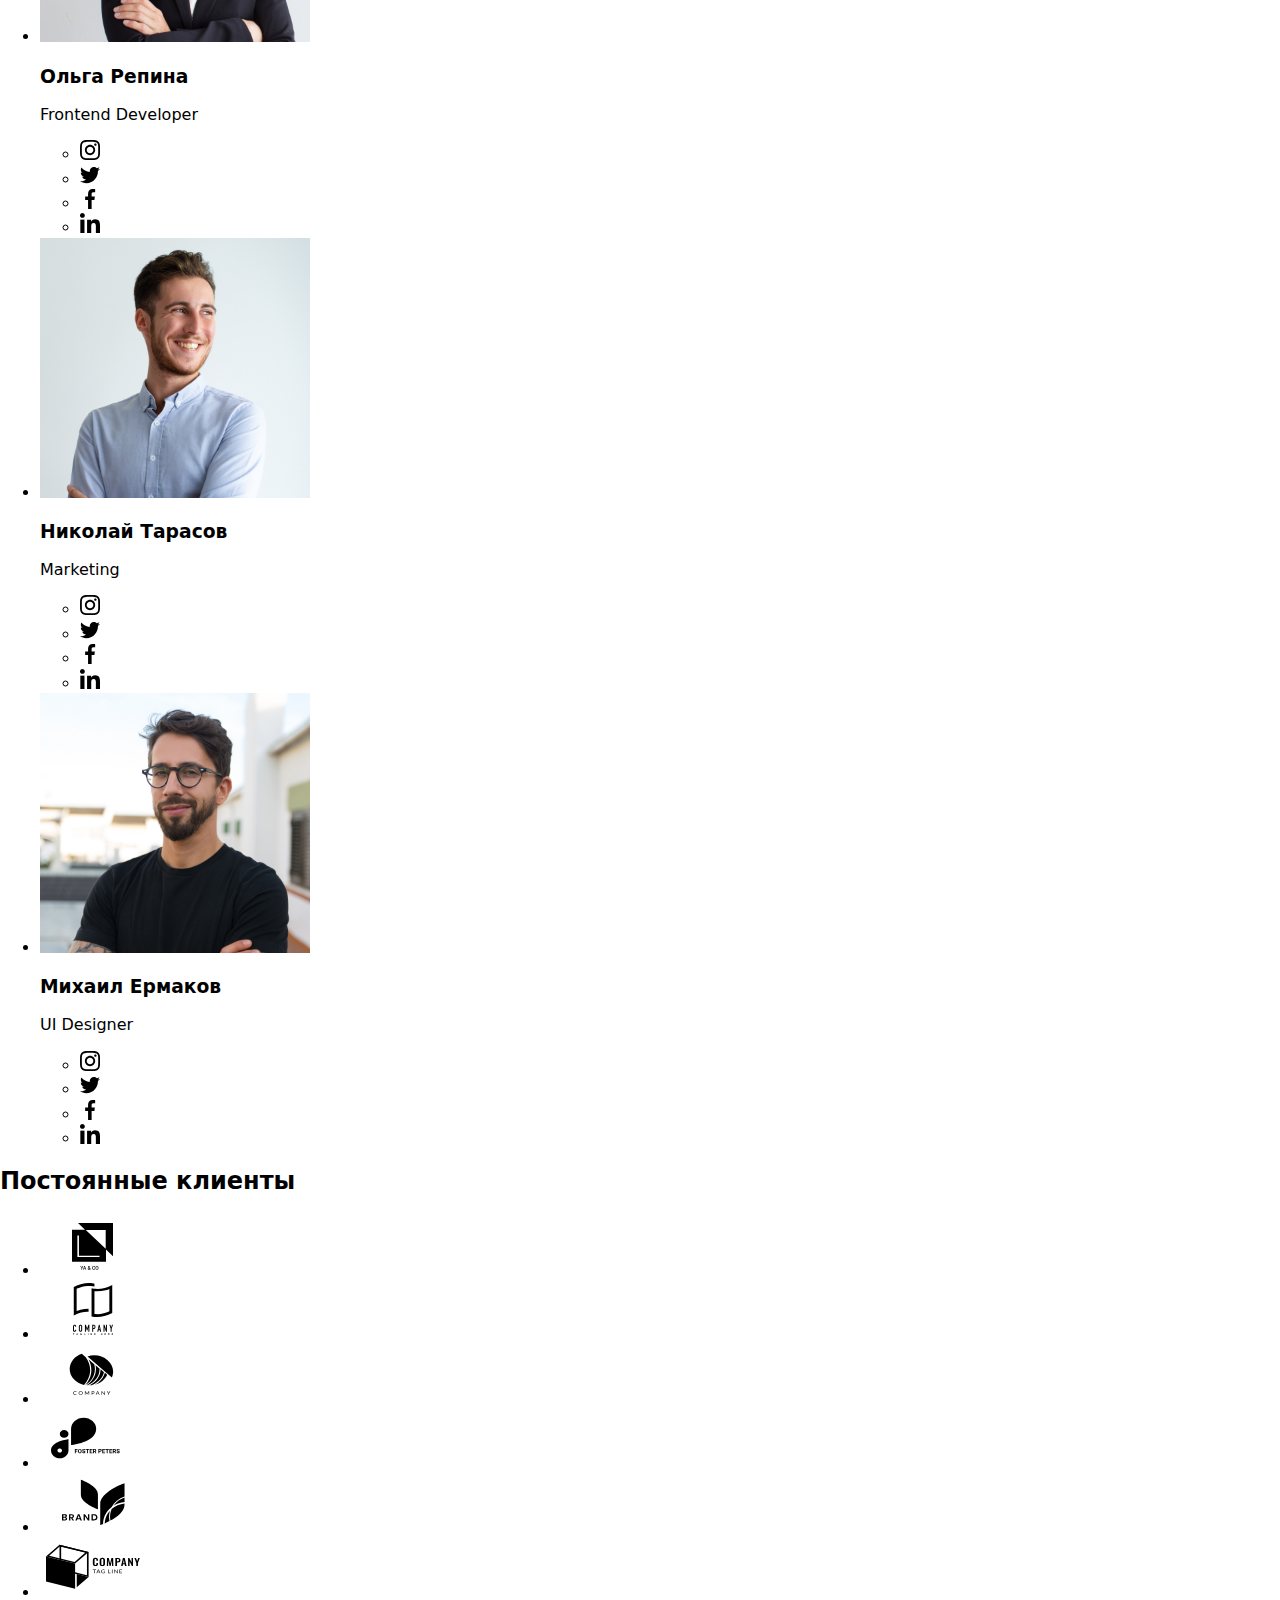
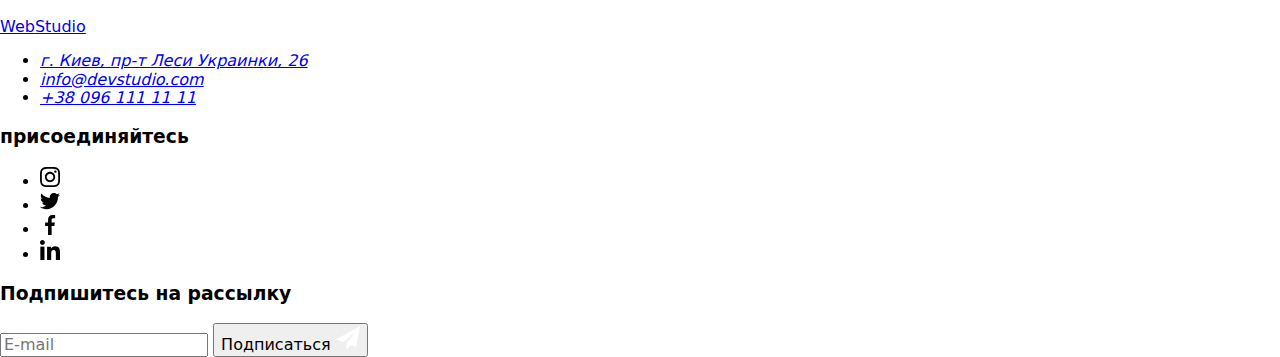
==== commit b176f75a: "Меняет ссылку на стили css, исправляет HTML" ====
--- a/index.html
+++ b/index.html
@@ -15,7 +15,7 @@
       rel="stylesheet"
       href="https://cdnjs.cloudflare.com/ajax/libs/modern-normalize/1.1.0/modern-normalize.min.css"
     />
-    <link rel="stylesheet" href="./css/styles.css" />
+    <link rel="stylesheet" href="./css/main.min.css" />
   </head>
   <body>
     <!--Шапка-->
@@ -24,25 +24,25 @@
         <div class="header">
           <!--Навигация на странице-->
           <nav class="navigation">
-            <a class="logo" href="./index.html"><span>Web</span>Studio</a>
-
-            <ul class="nav-list">
-              <li><a class="nav-item active" href="./index.html">Студия</a></li>
-              <li><a class="nav-item" href="./portfolio.html">Портфолио</a></li>
-              <li><a class="nav-item" href="">Контакты</a></li>
+            <a class="navigation__logo" href="./index.html"><span>Web</span>Studio</a>
+
+            <ul class="navigation__list">
+              <li><a class="navigation__item navigation__item--active" href="./index.html">Студия</a></li>
+              <li><a class="navigation__item" href="./portfolio.html">Портфолио</a></li>
+              <li><a class="navigation__item" href="">Контакты</a></li>
             </ul>
           </nav>
 
           <!--Контакты-->
           <ul class="contacts">
-            <li>
-              <a class="link" href="mailto:info@devstudio.com"
-                ><svg class="icon-contact" width="16" height="12">
+            <li class="contacts__list">
+              <a class="contacts__link" href="mailto:info@devstudio.com"
+                ><svg class="contacts__icon" width="16" height="12">
                   <use href="./images/icons.svg#icon-envelope"></use></svg>info@devstudio.com</a>
             </li>
             <li>
-              <a class="link" href="tel:380961111111"
-                ><svg class="icon-contact" width="10" height="16">
+              <a class="contacts__link" href="tel:380961111111"
+                ><svg class="contacts__icon" width="10" height="16">
                   <use href="./images/icons.svg#icon-Vector"></use></svg>+38 096 111 11 11</a>
             </li>
           </ul>
@@ -55,25 +55,27 @@
 
       <section class="hero">
         <div class="container">
-          <h1 class="hero-title">Эффективные решения для вашего бизнеса</h1>
-          <button data-modal-open class="hero-button" type="button">Заказать услугу</button>
+          <h1 class="hero__title">Эффективные решения для вашего бизнеса</h1>
+          <button data-modal-open class="hero__button" type="button">Заказать услугу</button>
           <div data-modal class="backdrop is-hidden">
             <div class="modal">
-              <button data-modal-close class="close-button" type="button">
-                <svg width="30" height="30">
+              <button data-modal-close class="close__button" type="button">
+                <svg class="close__svg" width="30" height="30">
                   <use href="./images/close.svg#icon-close"></use>
                 </svg>
               </button>
 
+              <!--Форма-->
+
               <form class="form">
-                <p class="form-title">Оставьте свои данные, мы вам перезвоним</p>
-                <div role="group">
-                  <div class="form-group">
-                    <label class="form-lable" for="name">Имя
+                <p class="form__title">Оставьте свои данные, мы вам перезвоним</p>
+                <div role="form__wrapper">
+                  <div class="form__group">
+                    <label class="form__label" for="name">Имя
                     </label>
-                    <div class="form-input-wrapper">
-                      <input class="form-input" type="text" name="user-name" id="name"/>
-                      <svg class="form-input-icon" width="18" height="18">
+                    <div class="form__input-wrapper">
+                      <input class="form__input" type="text" name="user-name" id="name"/>
+                      <svg class="form__icon" width="18" height="18">
                         <use href="./images/icons.svg#icon-modal_person">
                         </use>
                       </svg>
@@ -81,12 +83,12 @@
                     
                   </div>
 
-                  <div class="form-group">
-                    <label class="form-lable" for="tel">Телефон
+                  <div class="form__group">
+                    <label class="form__label" for="tel">Телефон
                     </label>
-                    <div class="form-input-wrapper">
-                      <input class="form-input" type="tel" name="tel" id="tel"/>
-                      <svg class="form-input-icon" width="18" height="18">
+                    <div class="form__input-wrapper">
+                      <input class="form__input" type="tel" name="tel" id="tel"/>
+                      <svg class="form__icon" width="18" height="18">
                         <use href="./images/icons.svg#icon-modal_phone">
                         </use>
                       </svg>
@@ -94,43 +96,43 @@
                       
                   </div>
                   
-                  <div class="form-group">
-                    <label class="form-lable" for="email">Почта
+                  <div class="form__group">
+                    <label class="form__label" for="email">Почта
                     </label>
-                    <div class="form-input-wrapper">
-                      <input class="form-input" type="email" name="mail" id="email"/>
-                      <svg class="form-input-icon" width="18" height="18">
+                    <div class="form__input-wrapper">
+                      <input class="form__input" type="email" name="mail" id="email"/>
+                      <svg class="form__icon" width="18" height="18">
                         <use href="./images/icons.svg#icon-modal_email">
                         </use>
                       </svg>
                     </div>
                   </div>
 
-                  <div class="form-group">
-                    <label class="form-lable" for="feedback">Комментарий</label>
-                    <textarea class="form-input textarea" name="feedback" id="feedback" rows="5" placeholder="Введите текст"></textarea>
+                  <div class="form__group">
+                    <label class="form__label" for="feedback">Комментарий</label>
+                    <textarea class="form__input-textarea" name="feedback" id="feedback" rows="5" placeholder="Введите текст"></textarea>
                   </div>
                   
-                  <div class="form-agreement">
+                  <div class="agreement">
                     
-                    <label class="form-agreement-text" for="mailing">
-                      <input class="form-agreement-input" type="checkbox" name="agreement" value="agree" id="mailing"/>
+                    <label class="agreement__text" for="mailing">
+                      <input class="agreement__input" type="checkbox" name="agreement" value="agree" id="mailing"/>
                       
-                      <svg class="form-input-icon-check" width="16" height="15">
+                      <svg class="agreement__icon agreement__icon--check" width="16" height="15">
                           <use href="./images/icons.svg#icon-modal_check">
                           </use>
                       </svg>
-                      <svg class="form-input-icon-check-none" width="16" height="15">
+                      <svg class="agreement__icon agreement__icon--checknone" width="16" height="15">
                           <use href="./images/icons.svg#icon-modal_check_none">
                           </use>
                       </svg>
                       
-                      Соглашаюсь с рассылкой и принимаю <a class="agreement-link" href="">Условия договора</a>
+                      Соглашаюсь с рассылкой и принимаю <a class="agreement__link" href="">Условия договора</a>
                     </label>
                   </div>
 
                 </div>
-                <button class="form-button" type="submit">Отправить</button>
+                <button class="form__button" type="submit">Отправить</button>
               </form>
 
             </div>
@@ -145,58 +147,58 @@
           <h2 class="advantage-title visually-hidden">Преимущества компании</h2>
           <!--Заголовок, который должен быть в контексте, но будет скрыт в CSS-->
 
-          <ul class="advantage-list">
-            <li>
-              <div class="advantage-description">
-                <div class="advantage-icon-wrapper">
-                  <svg class="advantage-icon" width="70" height="70">
+          <ul class="advantage__list">
+            <li class="advantage__item">
+              <div class="advantage__card">
+                <div class="advantage__icon advantage__icon--wrapper">
+                  <svg class="advantage__icon" width="70" height="70">
                     <use href="./images/icons.svg#icon-antenna"></use>
                   </svg>
                 </div>
-                <h3 class="advantage-points">Внимание к деталям</h3>
-                <p class="advantage-items">
+                <h3 class="advantage__points">Внимание к деталям</h3>
+                <p class="advantage__description">
                   Идейные соображения, а также начало повседневной работы по
                   формированию позиции.
                 </p>
               </div>
             </li>
-            <li>
-              <div class="advantage-description">
-                <div class="advantage-icon-wrapper">
-                  <svg class="advantage-icon" width="70" height="70">
+            <li class="advantage__item">
+              <div class="advantage__card">
+                <div class="advantage__icon advantage__icon--wrapper">
+                  <svg class="advantage__icon" width="70" height="70">
                     <use href="./images/icons.svg#icon-clock"></use>
                   </svg>
                 </div>
-                <h3 class="advantage-points">Пунктуальность</h3>
-                <p class="advantage-items">
+                <h3 class="advantage__points">Пунктуальность</h3>
+                <p class="advantage__description">
                   Задача организации, в особенности же рамки и место обучения
                   кадров влечет за собой.
                 </p>
               </div>
             </li>
-            <li>
-              <div class="advantage-description">
-                <div class="advantage-icon-wrapper">
-                  <svg class="advantage-icon" width="70" height="70">
+            <li class="advantage__item">
+              <div class="advantage__card">
+                <div class="advantage__icon advantage__icon--wrapper">
+                  <svg class="advantage__icon" width="70" height="70">
                     <use href="./images/icons.svg#icon-diagram"></use>
                   </svg>
                 </div>
-                <h3 class="advantage-points">Планирование</h3>
-                <p class="advantage-items">
+                <h3 class="advantage__points">Планирование</h3>
+                <p class="advantage__description">
                   Равным образом консультация с широким активом в значительной
                   степени обуславливает.
                 </p>
               </div>
             </li>
-            <li>
-              <div class="advantage-description">
-                <div class="advantage-icon-wrapper">
-                  <svg class="advantage-icon" width="70" height="70">
+            <li class="advantage__item">
+              <div class="advantage__card">
+                <div class="advantage__icon advantage__icon--wrapper">
+                  <svg class="advantage__icon" width="70" height="70">
                     <use href="./images/icons.svg#icon-astronaut"></use>
                   </svg>
                 </div>
-                <h3 class="advantage-points">Современные технологии</h3>
-                <p class="advantage-items">
+                <h3 class="advantage__points">Современные технологии</h3>
+                <p class="advantage__description">
                   Значимость этих проблем настолько очевидна, что реализация
                   плановых заданий.
                 </p>
@@ -210,31 +212,31 @@
 
       <section class="business">
         <div class="container">
-          <h2 class="business-title">Чем мы занимаемся</h2>
-          <ul class="busines-list">
-            <li class="busines-item">
+          <h2 class="business__title">Чем мы занимаемся</h2>
+          <ul class="business__list">
+            <li class="business__item">
               <img
                 src="./images/box1.jpg"
                 alt="На столе стоит планшет, а также лежит альбомный лист со схемой и клавиатура, на которой человек набирает текст"
                 width="370"
               />
-              <h3 class="image-title">Десктопные приложения</h3>
-            </li>
-            <li class="busines-item">
+              <h3 class="business__description">Десктопные приложения</h3>
+            </li>
+            <li class="business__item">
               <img
                 src="./images/box2.jpg"
                 alt="На столе стоит ноутбук на котором макеты дизайна для мобильного приложения. Перед ноутбуком сидит человек и держит мобильный телефон в рук"
                 width="370"
               />
-              <h3 class="image-title">Мобильные приложения</h3>
-            </li>
-            <li class="busines-item">
+              <h3 class="business__description">Мобильные приложения</h3>
+            </li>
+            <li class="business__item">
               <img
                 src="./images/box3.jpg"
                 alt="На фоне рабочего стола, в руке держат планшет с цветовой схемой"
                 width="370"
               />
-              <h3 class="image-title">Дизайнерские решения</h3>
+              <h3 class="business__description">Дизайнерские решения</h3>
             </li>
           </ul>
         </div>
@@ -243,43 +245,43 @@
       <!--Команда-->
       <section class="team">
         <div class="container">
-          <h2 class="team-title">Наша команда</h2>
-          <ul class="team-list">
-            <li class="team-card">
+          <h2 class="team__title">Наша команда</h2>
+          <ul class="team__list">
+            <li class="team__card">
               <img
                 src="./images/slider1.jpg"
                 alt="Фото сотрудника"
                 width="270"
                 height="260"
               />
-              <div class="team-description">
-                <h3 class="team-member">Игорь Демьяненко</h3>
-                <p class="team-duty">Product Designer</p>
-                <ul class="soc-list">
-                  <li class="soc-item">
-                    <a class="soc-link" href=""
-                      ><svg class="icon" width="20" height="20">
+              <div class="team__description">
+                <h3 class="team__member">Игорь Демьяненко</h3>
+                <p class="team__duty">Product Designer</p>
+                <ul class="soclist">
+                  <li class="soclist__item">
+                    <a class="soclist__link" href=""
+                      ><svg class="soclist__icon" width="20" height="20">
                         <use href="./images/icons.svg#icon-instagram2"></use>
                       </svg>
                     </a>
                   </li>
-                  <li class="soc-item">
-                    <a class="soc-link" href=""
-                      ><svg class="icon" width="20" height="20">
+                  <li class="soclist__item">
+                    <a class="soclist__link" href=""
+                      ><svg class="soclist__icon" width="20" height="20">
                         <use href="./images/icons.svg#icon-twitter2"></use>
                       </svg>
                     </a>
                   </li>
-                  <li class="soc-item">
-                    <a class="soc-link" href=""
-                      ><svg class="icon" width="20" height="20">
+                  <li class="soclist__item">
+                    <a class="soclist__link" href=""
+                      ><svg class="soclist__icon" width="20" height="20">
                         <use href="./images/icons.svg#icon-facebook2"></use>
                       </svg>
                     </a>
                   </li>
-                  <li class="soc-item">
-                    <a class="soc-link" href=""
-                      ><svg class="icon" width="20" height="20">
+                  <li class="soclist__item">
+                    <a class="soclist__link" href=""
+                      ><svg class="soclist__icon" width="20" height="20">
                         <use href="./images/icons.svg#icon-linkedin2"></use>
                       </svg>
                     </a>
@@ -287,41 +289,41 @@
                 </ul>
               </div>
             </li>
-            <li class="team-card">
+            <li class="team__card">
               <img
                 src="./images/slider2.jpg"
                 alt="Фото сотрудника"
                 width="270"
                 height="260"
               />
-              <div class="team-description">
-                <h3 class="team-member">Ольга Репина</h3>
-                <p class="team-duty">Frontend Developer</p>
-                <ul class="soc-list">
-                  <li class="soc-item">
-                    <a class="soc-link" href=""
-                      ><svg class="icon" width="20" height="20">
+              <div class="team__description">
+                <h3 class="team__member">Ольга Репина</h3>
+                <p class="team__duty">Frontend Developer</p>
+                <ul class="soclist">
+                  <li class="soclist__item">
+                    <a class="soclist__link" href=""
+                      ><svg class="soclist__icon" width="20" height="20">
                         <use href="./images/icons.svg#icon-instagram2"></use>
                       </svg>
                     </a>
                   </li>
-                  <li class="soc-item">
-                    <a class="soc-link" href=""
-                      ><svg class="icon" width="20" height="20">
+                  <li class="soclist__item">
+                    <a class="soclist__link" href=""
+                      ><svg class="soclist__icon" width="20" height="20">
                         <use href="./images/icons.svg#icon-twitter2"></use>
                       </svg>
                     </a>
                   </li>
-                  <li class="soc-item">
-                    <a class="soc-link" href=""
-                      ><svg class="icon" width="20" height="20">
+                  <li class="soclist__item">
+                    <a class="soclist__link" href=""
+                      ><svg class="soclist__icon" width="20" height="20">
                         <use href="./images/icons.svg#icon-facebook2"></use>
                       </svg>
                     </a>
                   </li>
-                  <li class="soc-item">
-                    <a class="soc-link" href=""
-                      ><svg class="icon" width="20" height="20">
+                  <li class="soclist__item">
+                    <a class="soclist__link" href=""
+                      ><svg class="soclist__icon" width="20" height="20">
                         <use href="./images/icons.svg#icon-linkedin2"></use>
                       </svg>
                     </a>
@@ -329,41 +331,41 @@
                 </ul>
               </div>
             </li>
-            <li class="team-card">
+            <li class="team__card">
               <img
                 src="./images/slider3.jpg"
                 alt="Фото сотрудника"
                 width="270"
                 height="260"
               />
-              <div class="team-description">
-                <h3 class="team-member">Николай Тарасов</h3>
-                <p class="team-duty">Marketing</p>
-                <ul class="soc-list">
-                  <li class="soc-item">
-                    <a class="soc-link" href=""
-                      ><svg class="icon" width="20" height="20">
+              <div class="team__description">
+                <h3 class="team__member">Николай Тарасов</h3>
+                <p class="team__duty">Marketing</p>
+                <ul class="soclist">
+                  <li class="soclist__item">
+                    <a class="soclist__link" href=""
+                      ><svg class="soclist__icon" width="20" height="20">
                         <use href="./images/icons.svg#icon-instagram2"></use>
                       </svg>
                     </a>
                   </li>
-                  <li class="soc-item">
-                    <a class="soc-link" href=""
-                      ><svg class="icon" width="20" height="20">
+                  <li class="soclist__item">
+                    <a class="soclist__link" href=""
+                      ><svg class="soclist__icon" width="20" height="20">
                         <use href="./images/icons.svg#icon-twitter2"></use>
                       </svg>
                     </a>
                   </li>
-                  <li class="soc-item">
-                    <a class="soc-link" href=""
-                      ><svg class="icon" width="20" height="20">
+                  <li class="soclist__item">
+                    <a class="soclist__link" href=""
+                      ><svg class="soclist__icon" width="20" height="20">
                         <use href="./images/icons.svg#icon-facebook2"></use>
                       </svg>
                     </a>
                   </li>
-                  <li class="soc-item">
-                    <a class="soc-link" href=""
-                      ><svg class="icon" width="20" height="20">
+                  <li class="soclist__item">
+                    <a class="soclist__link" href=""
+                      ><svg class="soclist__icon" width="20" height="20">
                         <use href="./images/icons.svg#icon-linkedin2"></use>
                       </svg>
                     </a>
@@ -371,41 +373,41 @@
                 </ul>
               </div>
             </li>
-            <li class="team-card">
+            <li class="team__card">
               <img
                 src="./images/slider4.jpg"
                 alt="Фото сотрудника"
                 width="270"
                 height="260"
               />
-              <div class="team-description">
-                <h3 class="team-member">Михаил Ермаков</h3>
-                <p class="team-duty">UI Designer</p>
-                <ul class="soc-list">
-                  <li class="soc-item">
-                    <a class="soc-link" href=""
-                      ><svg class="icon" width="20" height="20">
+              <div class="team__description">
+                <h3 class="team__member">Михаил Ермаков</h3>
+                <p class="team__duty">UI Designer</p>
+                <ul class="soclist">
+                  <li class="soclist__item">
+                    <a class="soclist__link" href=""
+                      ><svg class="soclist__icon" width="20" height="20">
                         <use href="./images/icons.svg#icon-instagram2"></use>
                       </svg>
                     </a>
                   </li>
-                  <li class="soc-item">
-                    <a class="soc-link" href=""
-                      ><svg class="icon" width="20" height="20">
+                  <li class="soclist__item">
+                    <a class="soclist__link" href=""
+                      ><svg class="soclist__icon" width="20" height="20">
                         <use href="./images/icons.svg#icon-twitter2"></use>
                       </svg>
                     </a>
                   </li>
-                  <li class="soc-item">
-                    <a class="soc-link" href=""
-                      ><svg class="icon" width="20" height="20">
+                  <li class="soclist__item">
+                    <a class="soclist__link" href=""
+                      ><svg class="soclist__icon" width="20" height="20">
                         <use href="./images/icons.svg#icon-facebook2"></use>
                       </svg>
                     </a>
                   </li>
-                  <li class="soc-item">
-                    <a class="soc-link" href=""
-                      ><svg class="icon" width="20" height="20">
+                  <li class="soclist__item">
+                    <a class="soclist__link" href=""
+                      ><svg class="soclist__icon" width="20" height="20">
                         <use href="./images/icons.svg#icon-linkedin2"></use>
                       </svg>
                     </a>
@@ -419,48 +421,48 @@
 
       <!-- Клиенты -->
 
-      <section class="clients">
+      <section class="client">
         <div class="container">
-          <h2 class="client-title">Постоянные клиенты</h2>
-          <ul class="client-list">
-            <li class="client-item">
-              <a class="client-link" href=""
-                ><svg class="client-icon" width="106" height="60">
+          <h2 class="client__title">Постоянные клиенты</h2>
+          <ul class="client__list">
+            <li>
+              <a class="client__link" href="">
+                <svg class="client__icon" width="106" height="60">
                   <use href="./images/icons.svg#icon-group"></use>
                 </svg>
               </a>
             </li>
             <li>
-              <a class="client-link" href=""
-                ><svg class="client-icon" width="106" height="60">
+              <a class="client__link" href=""
+                ><svg class="client__icon" width="106" height="60">
                   <use href="./images/icons.svg#icon-group2"></use>
                 </svg>
               </a>
             </li>
             <li>
-              <a class="client-link" href=""
-                ><svg class="client-icon" width="106" height="60">
+              <a class="client__link" href=""
+                ><svg class="client__icon" width="106" height="60">
                   <use href="./images/icons.svg#icon-group3"></use>
                 </svg>
               </a>
             </li>
             <li>
-              <a class="client-link" href=""
-                ><svg class="client-icon" width="106" height="60">
+              <a class="client__link" href=""
+                ><svg class="client__icon" width="106" height="60">
                   <use href="./images/icons.svg#icon-group4"></use>
                 </svg>
               </a>
             </li>
             <li>
-              <a class="client-link" href=""
-                ><svg class="client-icon" width="106" height="60">
+              <a class="client__link" href=""
+                ><svg class="client__icon" width="106" height="60">
                   <use href="./images/icons.svg#icon-group5"></use>
                 </svg>
               </a>
             </li>
             <li>
-              <a class="client-link" href=""
-                ><svg class="client-icon" width="106" height="60">
+              <a class="client__link" href=""
+                ><svg class="client__icon" width="106" height="60">
                   <use href="./images/icons.svg#icon-group6"></use>
                 </svg>
               </a>
@@ -473,28 +475,28 @@
     <!--Подвал-->
 
     <footer class="footer">
-      <div class="container footer-box">
-        <div class="address">
-          <a class="logo footer-logo" href="./index.html"
+      <div class="container footer__box">
+        <div class="footer__address">
+          <a class="navigation__logo footer__logo" href="./index.html"
             ><span>Web</span>Studio</a
           >
-          <address>
-            <ul class="footer-list">
+          <address class="address">
+            <ul class="address__list">
               <li>
                 <a
-                  class="footer-address"
+                  class="address__address"
                   href="https://goo.gl/maps/LVqfHqfzvZJYVTbu8"
                   target="_blank"
                   >г. Киев, пр-т Леси Украинки, 26</a
                 >
               </li>
               <li>
-                <a class="footer-contact mail" href="mailto:info@devstudio.com"
+                <a class="address__contact address__contact--mail" href="mailto:info@devstudio.com"
                   >info@devstudio.com</a
                 >
               </li>
               <li>
-                <a class="footer-contact tel" href="tel:380961111111"
+                <a class="address__contact address__contact--tel" href="tel:380961111111"
                   >+38 096 111 11 11</a
                 >
               </li>
@@ -503,33 +505,33 @@
         </div>
 
         <div class="join">
-          <h3 class="join-text">присоединяйтесь</h3>
-
-          <ul class="soc-list soc-list-footer">
-            <li class="soc-item soc-item-footer">
-              <a class="soc-link soc-link-footer" href=""
-                ><svg class="icon" width="20" height="20">
+          <h3 class="join__text">присоединяйтесь</h3>
+
+          <ul class="soclist">
+            <li class="soclist__item">
+              <a class="soclist__link soclist__link--footer" href=""
+                ><svg class="soclist__icon soclist__icon--footer" width="20" height="20">
                   <use href="./images/icons.svg#icon-instagram2"></use>
                 </svg>
               </a>
             </li>
-            <li class="soc-item soc-item-footer">
-              <a class="soc-link soc-link-footer" href=""
-                ><svg class="icon" width="20" height="20">
+            <li class="soclist__item">
+              <a class="soclist__link soclist__link--footer" href=""
+                ><svg class="soclist__icon soclist__icon--footer" width="20" height="20">
                   <use href="./images/icons.svg#icon-twitter2"></use>
                 </svg>
               </a>
             </li>
-            <li class="soc-item soc-item-footer">
-              <a class="soc-link soc-link-footer" href=""
-                ><svg class="icon" width="20" height="20">
+            <li class="soclist__item">
+              <a class="soclist__link soclist__link--footer" href=""
+                ><svg class="soclist__icon soclist__icon--footer" width="20" height="20">
                   <use href="./images/icons.svg#icon-facebook2"></use>
                 </svg>
               </a>
             </li>
-            <li class="soc-item soc-item-footer">
-              <a class="soc-link soc-link-footer" href="">
-                <svg class="icon" width="20" height="20">
+            <li class="soclist__item">
+              <a class="soclist__link soclist__link--footer" href="">
+                <svg class="soclist__icon soclist__icon--footer" width="20" height="20">
                   <use href="./images/icons.svg#icon-linkedin2"></use>
                 </svg>
               </a>
@@ -537,14 +539,14 @@
           </ul>
         </div>
 
-        <div>
-          <h3 class="subscribe-text">Подпишитесь на рассылку</h3>
-          <form class="subscribe-form" name="signup_form" autocomplete="off" novalidate>
-
-              <input class="subscribe-input" type="email" name="email" placeholder="E-mail"/>
-
-            <button class="subscribe-button" type="submit">Подписаться
-              <svg class="subscribe-icon" width="24" height="24">
+        <div class="subscribe">
+          <h3 class="subscribe__text">Подпишитесь на рассылку</h3>
+          <form class="subscribe__form" name="signup_form" autocomplete="off" novalidate>
+
+              <input class="subscribe__input" type="email" name="email" placeholder="E-mail"/>
+
+            <button class="subscribe__button" type="submit">Подписаться
+              <svg class="subscribe__icon" width="24" height="24">
                   <use href="./images/icons.svg#icon-icon_send"></use>
                 </svg>
             </button>
